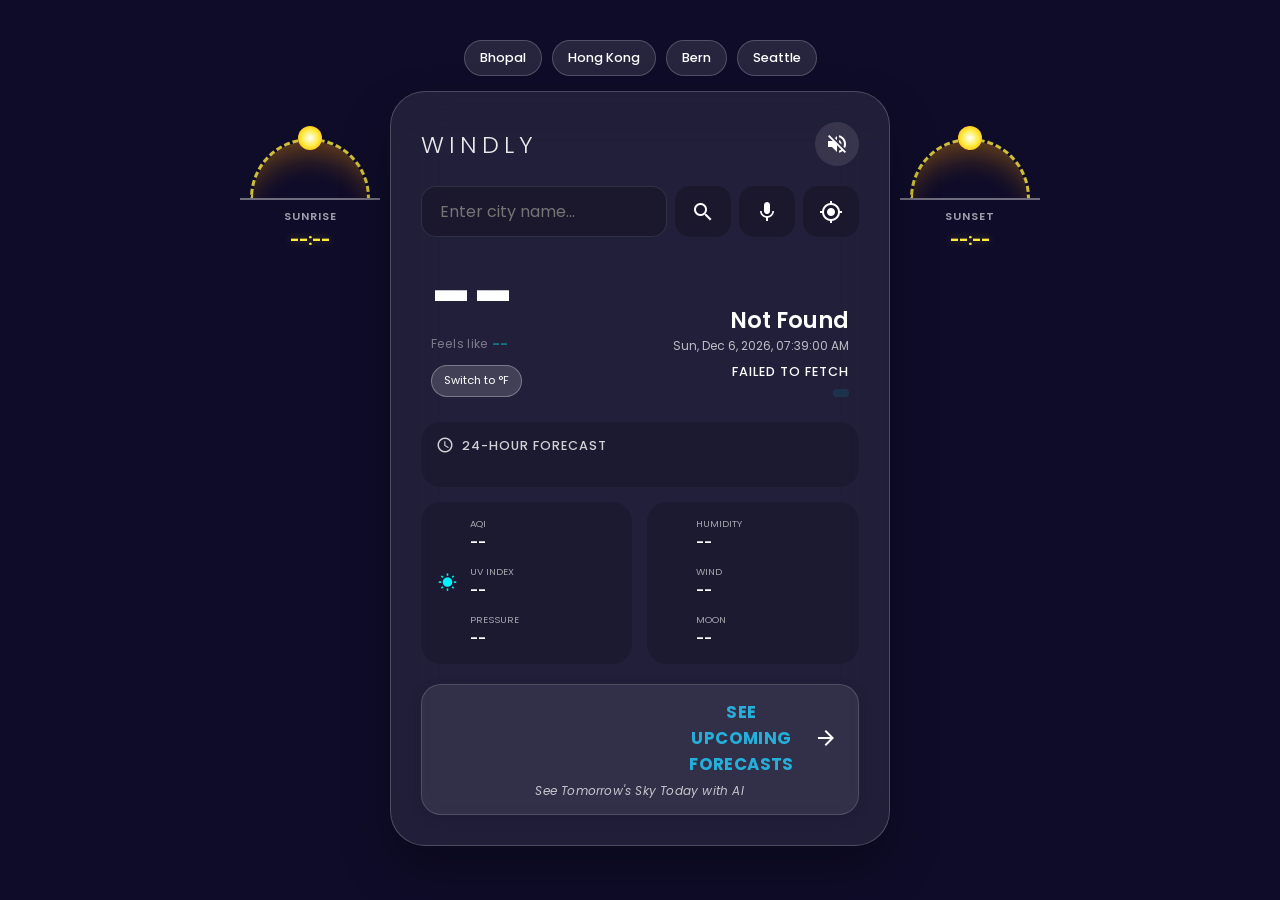
==== index.html @ e6d36cb5 "seo: add canonical URL" ====
<!DOCTYPE html>
<html lang="en">
<head>
    <meta charset="UTF-8">
    <meta name="viewport" content="width=device-width, initial-scale=1.0, viewport-fit=cover">
    <meta name="apple-mobile-web-app-status-bar-style" content="black-translucent">
    <meta name="apple-mobile-web-app-title" content="Windly">
    <meta name="theme-color" content="#0f0c29">
    <meta name="format-detection" content="telephone=no">
    <meta name="robots" content="index, follow">
    <meta name="author" content="Nitin Mohan">
    <meta property="og:title" content="Windly | AI-Powered Weather Intelligence">

<meta name="description" content="Windly — AI-powered weather app with real-time forecasts, rain prediction, atmospheric intelligence, and immersive cinematic weather experiences.">
<meta property="og:type" content="website">
<meta property="og:url" content="https://windly-weather.vercel.app/">
<link rel="canonical" href="https://windly-weather.vercel.app/">
<meta property="og:image" content="https://windly-weather.vercel.app/favicon.ico">
<meta name="twitter:card" content="summary_large_image">
<meta name="twitter:title" content="Windly | AI-Powered Weather Intelligence">
<meta name="twitter:description" content="Real-time weather forecasting, atmospheric intelligence, AI rain prediction, and immersive weather visualization.">
<meta name="twitter:image" content="https://windly-weather.vercel.app/favicon.ico">
    <title>Windly | AI Weather Forecast, Atmospheric Intelligence & Real-Time Weather Dashboard</title>
    <link rel="preconnect" href="https://fonts.googleapis.com">
    <link rel="preconnect" href="https://fonts.gstatic.com" crossorigin>
    <link rel="icon" type="image/x-icon" href="/favicon.ico">
    <link href="https://fonts.googleapis.com/icon?family=Material+Icons" rel="stylesheet">
    <link href="https://fonts.googleapis.com/css2?family=Poppins:wght@300;400;500;600;700&display=swap" rel="stylesheet">
    <link rel="stylesheet" href="style.css">
<style>
  /* Critical layout — prevents left-flash before external CSS loads */
  *, *::before, *::after { box-sizing: border-box; margin: 0; padding: 0; }
html { background: #0f0c29; overscroll-behavior: none; }

  body {
    display: flex;
    justify-content: center;
    align-items: flex-start;
    min-height: 100vh;
    background: #0f0c29;
    overflow-x: hidden;
    padding: 40px 0;
  }

  .app-wrapper {
    position: relative;
    display: flex;
    justify-content: center;
    width: 100%;
    max-width: 900px;
    padding: 0 15px;
    opacity: 0;
  }
</style>
    <style>
/* ════════════════════════════════════════════════════════════
   ATMOSPHERIC INTELLIGENCE MODULE — Premium Cinematic Redesign
   ─────────────────────────────────────────────────────────────
   Refined dark analytical AI panel with:
     • Deep atmospheric gradient (not flat black)
     • Animated top-edge scan line + slow ambient light drift
     • Premium spacing and clean typography hierarchy
     • Enhanced gauge glow + conic depth
     • Thinner 4 px factor bars with refined gradients
     • Risk-aware background tints per severity level
     • Futuristic feel — alive but not cluttered
════════════════════════════════════════════════════════════ */

/* ── 1. Shell ─────────────────────────────────────────── */
#ai-prediction-module {
    margin-top: 16px;
    /* Atmospheric depth — layered radial + linear, not flat black */
    background:
        radial-gradient(ellipse at 18% 0%,   rgba(80, 38, 140, 0.22) 0%, transparent 52%),
        radial-gradient(ellipse at 84% 100%, rgba(20, 55, 100, 0.18) 0%, transparent 52%),
        linear-gradient(158deg,
            rgba(22, 14, 50, 0.96) 0%,
            rgba(14, 10, 36, 0.97) 55%,
            rgba(10,  8, 28, 0.99) 100%);
    border: 1px solid rgba(120, 68, 220, 0.28);
    border-radius: 24px;
    box-shadow:
        0 0  0 1px rgba(120, 68, 220, 0.06),
        0 18px 52px rgba(0, 0, 0, 0.52),
        0  6px 20px rgba(0, 0, 0, 0.28),
        inset 0  1px 0 rgba(255, 255, 255, 0.08),
        inset 0 -1px 0 rgba(0, 0, 0, 0.28);
    backdrop-filter: blur(30px) saturate(155%);
    -webkit-backdrop-filter: blur(30px) saturate(155%);
    color: #fff;
    width: 100%;
    box-sizing: border-box;
    overflow: hidden;
    opacity: 0;
    transform: translateY(15px);
    transition: opacity 0.4s ease, transform 0.4s cubic-bezier(0.25, 0.8, 0.25, 1);
    position: relative;
    z-index: 101;
}

/* Animated scan line sweeping along top edge */
#ai-prediction-module::before {
    content: '';
    position: absolute;
    top: 0; left: -80%; right: auto;
    width: 55%; height: 1px;
    background: linear-gradient(90deg,
        transparent 0%,
        rgba(160,100,255,0.45) 28%,
        rgba(0, 220, 255, 0.55) 60%,
        transparent 100%);
    animation: aiScanLine 5.5s ease-in-out infinite;
    z-index: 10;
    pointer-events: none;
}
@keyframes aiScanLine {
    0%   { left: -80%; opacity: 0; }
    5%   { opacity: 1; }
    92%  { opacity: 0.85; }
    100% { left: 145%; opacity: 0; }
}

/* Slow ambient light drift — very subtle, barely visible */
#ai-prediction-module::after {
    content: '';
    position: absolute;
    top: 0; left: -85%;
    width: 38%; height: 100%;
    background: linear-gradient(108deg,
        transparent 0%,
        rgba(155, 120, 255, 0.022) 40%,
        rgba(170, 140, 255, 0.028) 50%,
        rgba(155, 120, 255, 0.022) 60%,
        transparent 100%);
    animation: aiAmbientDrift 13s ease-in-out infinite;
    pointer-events: none;
    z-index: 1;
}
@keyframes aiAmbientDrift {
    0%,  18% { left: -85%; }
    82%, 100% { left: 148%; }
}

/* ── 2. Header ────────────────────────────────────────── */
.ai-header {
    display: flex;
    align-items: center;
    justify-content: space-between;
    padding: 18px 20px 15px;
    border-bottom: 1px solid rgba(255, 255, 255, 0.055);
    position: relative; z-index: 2;
}
.ai-header-left { display: flex; align-items: center; gap: 12px; }

.ai-brain-icon {
    font-size: 1.55rem !important;
    color: #c8a0ff;
    animation: brainGlow 3.2s ease-in-out infinite;
    flex-shrink: 0;
}
@keyframes brainGlow {
    0%,100% {
        text-shadow: 0 0 6px rgba(200,160,255,0.22),
                     0 0 14px rgba(138,43,226,0.12);
    }
    50% {
        text-shadow: 0 0 14px rgba(200,160,255,0.88),
                     0 0 30px rgba(138,43,226,0.55),
                     0 0 55px rgba(100,20,200,0.18);
    }
}
.ai-title-block { display: flex; flex-direction: column; gap: 3px; }
.ai-title {
    font-size: 0.97rem; font-weight: 700;
    letter-spacing: 0.2px; color: #fff; line-height: 1;
}
.ai-subtitle {
    font-size: 0.57rem; font-weight: 600;
    letter-spacing: 2.5px;
    color: rgba(175, 138, 255, 0.58);
    text-transform: uppercase;
}
.ai-live-badge {
    display: flex; align-items: center; gap: 6px;
    background: rgba(48, 209, 88, 0.09);
    border: 1px solid rgba(48, 209, 88, 0.26);
    border-radius: 20px; padding: 5px 12px;
    font-size: 0.64rem; font-weight: 700;
    letter-spacing: 1.5px; color: #30d158;
}
.ai-live-dot {
    width: 6px; height: 6px;
    background: #30d158; border-radius: 50%;
    animation: livePulse 2s ease-in-out infinite;
    box-shadow: 0 0 5px #30d158;
}
@keyframes livePulse {
    0%,100% { opacity: 1; transform: scale(1);    box-shadow: 0 0 5px #30d158; }
    50%      { opacity: 0.4; transform: scale(0.72); box-shadow: 0 0 2px #30d158; }
}

/* ── 3. Analysis block (gauge + message) ─────────────── */
.ai-analysis-section {
    display: flex; align-items: flex-start;
    gap: 18px; padding: 20px 20px 17px;
    border-bottom: 1px solid rgba(255,255,255,0.05);
    position: relative; z-index: 2;
}

/* SVG circular gauge */
.ai-gauge-wrap {
    position: relative; flex-shrink: 0;
    width: 84px; height: 84px;
}
.ai-gauge-svg { transform: rotate(-90deg); width: 84px; height: 84px; }
.ai-gauge-track {
    fill: none;
    stroke: rgba(255,255,255,0.06);
    stroke-width: 5.5;
}
.ai-gauge-fill {
    fill: none;
    stroke-width: 5.5;
    stroke-linecap: round;
    stroke-dasharray: 207.3;
    stroke-dashoffset: 207.3;
    transition: stroke-dashoffset 1.5s cubic-bezier(0.34, 1.2, 0.64, 1),
                stroke 0.6s ease;
    filter: drop-shadow(0 0 5px currentColor);
}
.ai-gauge-center {
    position: absolute; inset: 0;
    display: flex; flex-direction: column;
    align-items: center; justify-content: center;
    line-height: 1;
}
.ai-pct-num {
    font-size: 1.62rem; font-weight: 700;
    letter-spacing: -2px; color: #fff;
    text-shadow: 0 0 18px rgba(255,255,255,0.22);
}
.ai-pct-sym {
    font-size: 0.54rem; opacity: 0.48;
    font-weight: 600; margin-top: 2px;
    letter-spacing: 0.5px; text-transform: uppercase;
}

/* Text content */
.ai-msg-block {
    flex: 1; display: flex; flex-direction: column;
    gap: 7px; min-width: 0; padding-top: 2px;
}
.ai-risk-badge {
    display: inline-flex; align-items: center; gap: 5px;
    padding: 4px 12px; border-radius: 20px;
    font-size: 0.62rem; font-weight: 700;
    letter-spacing: 1px; text-transform: uppercase;
    align-self: flex-start;
    border: 1px solid transparent;
    transition: all 0.5s ease;
}
.ai-risk-badge .material-icons { font-size: 0.68rem !important; }
.ai-main-message {
    font-size: 1.05rem; font-weight: 700;
    line-height: 1.25; color: #fff; letter-spacing: 0.05px;
}
.ai-sub-message {
    font-size: 0.69rem; opacity: 0.48;
    font-weight: 400; line-height: 1.58; font-style: italic;
}

/* ── 4. Contributing Factors ──────────────────────────── */
.ai-factors-section {
    padding: 16px 20px 15px;
    border-bottom: 1px solid rgba(255,255,255,0.05);
    position: relative; z-index: 2;
}
.ai-section-label {
    font-size: 0.57rem; font-weight: 700;
    letter-spacing: 2.5px; text-transform: uppercase;
    color: rgba(175,138,255,0.48);
    margin-bottom: 13px;
}
.ai-factors-grid { display: flex; flex-direction: column; gap: 9px; }
.ai-factor-row {
    display: grid;
    grid-template-columns: 18px 68px 1fr 46px;
    align-items: center; gap: 8px;
}
.ai-factor-icon {
    font-size: 0.75rem !important; opacity: 0.52;
    color: var(--primary); text-align: center;
}
.ai-factor-name {
    font-size: 0.61rem; opacity: 0.50; font-weight: 500;
    letter-spacing: 0.5px; text-transform: uppercase; white-space: nowrap;
}
.ai-factor-track {
    height: 4px;
    background: rgba(255,255,255,0.055);
    border-radius: 4px; overflow: hidden; position: relative;
}
.ai-factor-fill {
    height: 100%; border-radius: 4px;
    width: 0%;
    transition: width 1.2s cubic-bezier(0.34, 1.1, 0.64, 1);
    position: relative;
}
.ai-factor-fill::after {
    content: '';
    position: absolute; inset: 0;
    background: linear-gradient(90deg,
        transparent 0%, rgba(255,255,255,0.28) 50%, transparent 100%);
    background-size: 200% 100%;
    animation: factorShimmer 4s ease-in-out infinite;
}
@keyframes factorShimmer {
    0%   { background-position: -200% 0; opacity: 0.45; }
    50%  { background-position:  200% 0; opacity: 1; }
    100% { background-position: -200% 0; opacity: 0.45; }
}
.ai-factor-val {
    font-size: 0.69rem; font-weight: 700;
    text-align: right; color: rgba(255,255,255,0.78);
    white-space: nowrap; letter-spacing: 0.2px;
}

/* ── 5. Risk Spectrum Bar ─────────────────────────────── */
.ai-spectrum-section {
    padding: 14px 20px 13px;
    border-bottom: 1px solid rgba(255,255,255,0.05);
    position: relative; z-index: 2;
}
.ai-spectrum-track {
    height: 8px; border-radius: 8px;
    background: linear-gradient(90deg,
        #22c55e 0%, #fbbf24 38%, #f97316 62%, #ef4444 100%);
    position: relative;
    box-shadow: 0 2px 8px rgba(0,0,0,0.38),
                0 0 0 1px rgba(255,255,255,0.04);
    overflow: visible; margin-bottom: 9px;
}
.ai-spectrum-marker {
    position: absolute; top: 50%;
    transform: translate(-50%, -50%);
    width: 15px; height: 15px;
    background: #fff; border-radius: 50%;
    box-shadow: 0 0 0 2px rgba(0,0,0,0.22),
                0 2px 8px rgba(0,0,0,0.45),
                0 0 10px rgba(255,255,255,0.12);
    transition: left 1.35s cubic-bezier(0.34, 1.2, 0.64, 1);
    left: 0%; z-index: 2;
}
.ai-spectrum-marker::after {
    content: ''; position: absolute; inset: 3px;
    border-radius: 50%; background: #fff;
    box-shadow: 0 0 8px rgba(255,255,255,0.9);
}
.ai-spectrum-labels {
    display: flex; justify-content: space-between;
    font-size: 0.55rem; opacity: 0.36;
    font-weight: 600; letter-spacing: 0.8px; text-transform: uppercase;
}

/* ── 6. Tomorrow's Snapshot ───────────────────────────── */
.ai-tomorrow-section {
    padding: 15px 20px 14px;
    border-bottom: 1px solid rgba(255,255,255,0.05);
    position: relative; z-index: 2;
}
.ai-tomorrow-grid {
    display: grid;
    grid-template-columns: auto 1fr 1fr 1fr;
    align-items: center; gap: 9px;
}
.ai-tomorrow-icon img {
    width: 40px; height: 40px;
    filter: drop-shadow(0 2px 8px rgba(255,255,255,0.16));
}
.ai-tomorrow-stat {
    display: flex; flex-direction: column;
    align-items: center;
    background: rgba(255,255,255,0.04);
    border: 1px solid rgba(255,255,255,0.07);
    border-radius: 13px; padding: 9px 6px; text-align: center;
    box-shadow: inset 0  1px 0 rgba(255,255,255,0.07),
                inset 0 -1px 0 rgba(0,0,0,0.18);
    transition: transform 0.22s ease, background 0.22s ease;
}
.ai-tomorrow-stat:hover {
    transform: translateY(-2px);
    background: rgba(255,255,255,0.07);
}
.ai-tomorrow-stat-label {
    font-size: 0.54rem; opacity: 0.44;
    letter-spacing: 1px; text-transform: uppercase;
    font-weight: 600; margin-bottom: 4px;
}
.ai-tomorrow-stat-val {
    font-size: 0.90rem; font-weight: 700;
    color: var(--primary); letter-spacing: 0.1px;
}
.ai-tomorrow-temp-block {
    display: flex; flex-direction: column;
    align-items: center; gap: 3px;
}
.ai-tomorrow-high {
    font-size: 1.08rem; font-weight: 700;
    color: #ff8c50;
    text-shadow: 0 0 12px rgba(255,120,50,0.30);
}
.ai-tomorrow-low { font-size: 0.78rem; opacity: 0.58; color: #a8d8ff; }

/* ── 7. Footer ────────────────────────────────────────── */
.ai-footer {
    display: flex;
    align-items: center;
    justify-content: center;

    gap: 7px;

    padding: 10px 20px 11px;

    font-size: 0.60rem;

    opacity: 0.58;

    color: rgba(210,245,255,0.92);

    letter-spacing: 0.65px;

    position: relative;

    z-index: 2;

    text-shadow:
        0 0 6px rgba(255,255,255,0.06);

    transition: opacity 0.35s ease;
}

.ai-footer:hover {
    opacity: 0.82;
}
.ai-footer .material-icons { font-size: 0.75rem !important; }

/* ════════════════════════════════════════════════════════
   8. RISK COLOUR THEMES — adaptive background tints
   Each level subtly shifts the ambient radial gradient
   so the card feels physically attuned to current risk.
════════════════════════════════════════════════════════ */
/* ── LOW ── */
#ai-prediction-module[data-risk="low"] {
    border-color: rgba(34, 197, 94, 0.28);
    box-shadow: 0 0 0 1px rgba(34,197,94,0.06),
                0 18px 52px rgba(0,0,0,0.52),
                0 0 42px rgba(34,197,94,0.05),
                inset 0 1px 0 rgba(255,255,255,0.08);
    background:
        radial-gradient(ellipse at 18% 0%,   rgba(18,110,55,0.22) 0%, transparent 52%),
        radial-gradient(ellipse at 84% 100%, rgba(8, 40,72,0.14)  0%, transparent 52%),
        linear-gradient(158deg, rgba(12,28,18,0.97) 0%, rgba(8,16,12,0.98) 55%, rgba(6,12,8,0.99) 100%);
}
#ai-prediction-module[data-risk="low"] .ai-gauge-fill    { stroke: #22c55e; filter: drop-shadow(0 0 5px rgba(34,197,94,0.65)); }
#ai-prediction-module[data-risk="low"] .ai-risk-badge    { background: rgba(34,197,94,0.11); color: #4ade80; border-color: rgba(34,197,94,0.28); }
#ai-prediction-module[data-risk="low"] .ai-brain-icon    { color: #4ade80; }
#ai-prediction-module[data-risk="low"] .ai-subtitle      { color: rgba(134,239,172,0.60); }
#ai-prediction-module[data-risk="low"] .ai-section-label { color: rgba(134,239,172,0.46); }
#ai-prediction-module[data-risk="low"]::before           { background: linear-gradient(90deg, transparent, rgba(34,197,94,0.50), rgba(0,242,254,0.22), transparent); }

/* ── MODERATE ── */
#ai-prediction-module[data-risk="moderate"] {
    border-color: rgba(251, 191, 36, 0.28);
    box-shadow: 0 0 0 1px rgba(251,191,36,0.06),
                0 18px 52px rgba(0,0,0,0.52),
                0 0 42px rgba(251,191,36,0.04),
                inset 0 1px 0 rgba(255,255,255,0.08);
    background:
        radial-gradient(ellipse at 18% 0%,   rgba(115,75,8,0.22)  0%, transparent 52%),
        radial-gradient(ellipse at 84% 100%, rgba(45,25,5,0.14)   0%, transparent 52%),
        linear-gradient(158deg, rgba(24,17,6,0.97) 0%, rgba(16,12,4,0.98) 55%, rgba(12,8,3,0.99) 100%);
}
#ai-prediction-module[data-risk="moderate"] .ai-gauge-fill    { stroke: #fbbf24; filter: drop-shadow(0 0 5px rgba(251,191,36,0.65)); }
#ai-prediction-module[data-risk="moderate"] .ai-risk-badge    { background: rgba(251,191,36,0.11); color: #fcd34d; border-color: rgba(251,191,36,0.28); }
#ai-prediction-module[data-risk="moderate"] .ai-brain-icon    { color: #fcd34d; }
#ai-prediction-module[data-risk="moderate"] .ai-subtitle      { color: rgba(253,230,138,0.60); }
#ai-prediction-module[data-risk="moderate"] .ai-section-label { color: rgba(253,230,138,0.46); }
#ai-prediction-module[data-risk="moderate"]::before           { background: linear-gradient(90deg, transparent, rgba(251,191,36,0.52), rgba(249,115,22,0.22), transparent); }

/* ── HIGH ── */
#ai-prediction-module[data-risk="high"] {
    border-color: rgba(249, 115, 22, 0.32);
    box-shadow: 0 0 0 1px rgba(249,115,22,0.07),
                0 18px 52px rgba(0,0,0,0.52),
                0 0 42px rgba(249,115,22,0.06),
                inset 0 1px 0 rgba(255,255,255,0.08);
    background:
        radial-gradient(ellipse at 18% 0%,   rgba(115,46,8,0.24)  0%, transparent 52%),
        radial-gradient(ellipse at 84% 100%, rgba(55,18,4,0.15)   0%, transparent 52%),
        linear-gradient(158deg, rgba(26,12,4,0.97) 0%, rgba(17,8,3,0.98) 55%, rgba(13,6,2,0.99) 100%);
}
#ai-prediction-module[data-risk="high"] .ai-gauge-fill    { stroke: #f97316; filter: drop-shadow(0 0 5px rgba(249,115,22,0.65)); }
#ai-prediction-module[data-risk="high"] .ai-risk-badge    { background: rgba(249,115,22,0.11); color: #fb923c; border-color: rgba(249,115,22,0.32); }
#ai-prediction-module[data-risk="high"] .ai-brain-icon    { color: #fb923c; }
#ai-prediction-module[data-risk="high"] .ai-subtitle      { color: rgba(253,186,116,0.60); }
#ai-prediction-module[data-risk="high"] .ai-section-label { color: rgba(253,186,116,0.46); }
#ai-prediction-module[data-risk="high"]::before           { background: linear-gradient(90deg, transparent, rgba(249,115,22,0.58), rgba(239,68,68,0.22), transparent); }

/* ── SEVERE ── */
#ai-prediction-module[data-risk="severe"] {
    border-color: rgba(239, 68, 68, 0.38);
    box-shadow: 0 0 0 1px rgba(239,68,68,0.08),
                0 18px 52px rgba(0,0,0,0.55),
                0 0 42px rgba(239,68,68,0.07),
                inset 0 1px 0 rgba(255,255,255,0.08);
    background:
        radial-gradient(ellipse at 18% 0%,   rgba(115,18,18,0.26) 0%, transparent 52%),
        radial-gradient(ellipse at 84% 100%, rgba(55, 8, 8,0.17)  0%, transparent 52%),
        linear-gradient(158deg, rgba(25,7,7,0.97) 0%, rgba(16,5,5,0.98) 55%, rgba(12,4,4,0.99) 100%);
}
#ai-prediction-module[data-risk="severe"] .ai-gauge-fill    { stroke: #ef4444; filter: drop-shadow(0 0 5px rgba(239,68,68,0.65)); }
#ai-prediction-module[data-risk="severe"] .ai-risk-badge    { background: rgba(239,68,68,0.11); color: #f87171; border-color: rgba(239,68,68,0.38); }
#ai-prediction-module[data-risk="severe"] .ai-brain-icon    { color: #f87171; }
#ai-prediction-module[data-risk="severe"] .ai-subtitle      { color: rgba(252,165,165,0.60); }
#ai-prediction-module[data-risk="severe"] .ai-section-label { color: rgba(252,165,165,0.46); }
#ai-prediction-module[data-risk="severe"]::before           { background: linear-gradient(90deg, transparent, rgba(239,68,68,0.62), rgba(239,68,68,0.32), transparent); }

/* Factor fill gradients per risk — refined, less saturated at origin */
#ai-prediction-module[data-risk="low"]      .ai-factor-fill { background: linear-gradient(90deg, rgba(16,92,44,0.75), #22c55e); }
#ai-prediction-module[data-risk="moderate"] .ai-factor-fill { background: linear-gradient(90deg, rgba(105,64,0,0.75), #fbbf24); }
#ai-prediction-module[data-risk="high"]     .ai-factor-fill { background: linear-gradient(90deg, rgba(98,36,0,0.75),  #f97316); }
#ai-prediction-module[data-risk="severe"]   .ai-factor-fill { background: linear-gradient(90deg, rgba(98,8,8,0.75),   #ef4444); }

/* ── 9. Mobile adjustments ────────────────────────────── */
@media (max-width: 480px) {
    .ai-header            { padding: 15px 15px 12px; }
    .ai-analysis-section  { gap: 14px; padding: 16px 15px 14px; }
    .ai-gauge-wrap        { width: 72px; height: 72px; }
    .ai-gauge-svg         { width: 72px; height: 72px; }
    .ai-pct-num           { font-size: 1.38rem; }
    .ai-main-message      { font-size: 0.93rem; }
    .ai-factors-section,
    .ai-spectrum-section,
    .ai-tomorrow-section  { padding: 12px 15px 12px; }
    .ai-footer            { padding: 9px 15px 10px; }
    .ai-factor-row        { grid-template-columns: 16px 58px 1fr 42px; gap: 7px; }
    .ai-tomorrow-grid     { grid-template-columns: auto 1fr 1fr 1fr; gap: 7px; }
    .ai-title             { font-size: 0.90rem; }
    .ai-tomorrow-stat     { padding: 8px 5px; }
}
@media (max-width: 360px) {
    .ai-factor-name { display: none; }
    .ai-factor-row  { grid-template-columns: 18px 1fr 40px; }
}
    </style>
</head>
<body>

<div id="weather-stage"></div>
<div id="lightning-flash"></div>

<div class="app-wrapper">
    <div id="extreme-sun-container">
        <div class="blazing-sun"><div class="sun-rays"></div><div class="sun-core"></div></div>
    </div>

    <div id="sun-strip">
        <div class="sun-track-wrapper left" id="sunrise-wrapper">
            <div class="sun-arc-box">
                <div class="track-arc"></div>
                <div class="sun-pivot" id="rise-pivot"><div class="mini-sun"></div></div>
            </div>
            <p class="track-label">Sunrise</p>
            <p class="track-time" id="sunrise-display">--:--</p>
        </div>
        <div class="sun-track-wrapper right" id="sunset-wrapper">
            <div class="sun-arc-box">
                <div class="track-arc"></div>
                <div class="sun-pivot" id="set-pivot"><div class="mini-sun"></div></div>
            </div>
            <p class="track-label">Sunset</p>
            <p class="track-time" id="sunset-display">--:--</p>
        </div>
    </div>

    <div class="main-content">
        <div class="city-dock" id="city-dock"></div>

        <div class="cards-row" id="cards-layout">

            <!-- ════ MAIN WEATHER CARD ════ -->
            <div class="main-card-wrapper">
                <div class="weather-card" id="main-card"
                     data-tilt data-tilt-max="4" data-tilt-speed="400"
                     data-tilt-glare="true" data-tilt-max-glare="0.15">

                    <canvas id="fog-canvas"
                        style="position:absolute;top:0;left:0;width:100%;height:100%;
                               pointer-events:none;z-index:100;border-radius:inherit;"></canvas>

                    <div class="card-header" style="position:relative;z-index:101;">
                        <h2 class="logo">WINDLY</h2>
                        <button id="sound-toggle" aria-label="Toggle ambient sound">
                            <span class="material-icons" id="sound-icon">volume_off</span>
                        </button>
                    </div>

                    <div class="search-box" style="position:relative;z-index:102;">
                        <input type="text" id="city" placeholder="Enter city name..."
                               autocomplete="off" autocorrect="off" autocapitalize="off"
                               spellcheck="false" inputmode="search" enterkeyhint="search">
                        <ul id="suggestions-box" class="suggestions-box" role="listbox"></ul>
                        <button id="search-btn"   aria-label="Search"><span class="material-icons">search</span></button>
                        <button id="mic-btn"      aria-label="Voice search"><span class="material-icons">mic</span></button>
                        <button id="location-btn" aria-label="Use my location"><span class="material-icons">my_location</span></button>
                    </div>

                    <div class="hero-section" style="position:relative;z-index:101;">
                        <div class="info-block">
                            <h2 id="city-display">Loading...</h2>
                            <p id="sub-location" class="sub-location"></p>
                            <p id="live-time">--</p>
                        </div>
                        <div class="temp-block">
                            <h1 id="temp">--°</h1>
                            <p class="feels-like-row" id="feels-like-wrapper">
                                Feels like <span id="feels-like">--°</span>
                            </p>
                            <button id="unit-toggle" aria-label="Switch temperature unit">Switch to °F</button>
                        </div>
                        <div class="info-block condition-info">
                            <div class="condition-row">
                                <img id="weather-icon" src="" alt="Weather condition icon"
                                     loading="lazy" style="display:none;">
                                <span id="description">Scanning skies...</span>
                            </div>
                            <div id="precip-info"></div>
                        </div>
                    </div>

                    <div id="weather-msg" class="weather-msg"
                         style="position:relative;z-index:101;"
                         role="status" aria-live="polite"></div>

                    <div class="dashboard-grid" style="position:relative;z-index:101;">
                        <div class="panel full-width">
                            <div class="panel-header">
                                <span class="material-icons">schedule</span>
                                <h4>24-Hour Forecast</h4>
                            </div>
                            <div id="hourly-forecast" class="hourly-forecast"
                                 role="list" aria-label="24-hour forecast"></div>
                        </div>
                        <div class="panel half-width">
                            <div class="stats-grid-mini">
                                <div class="stat-item compact">
                                    <span class="material-icons">air</span>
                                    <div class="stat-info"><span class="label">AQI</span><p id="aqi">--</p></div>
                                </div>
                                <div class="stat-item compact">
                                    <span class="material-icons">wb_sunny</span>
                                    <div class="stat-info"><span class="label">UV Index</span><p id="uv-index">--</p></div>
                                </div>
                                <div class="stat-item compact">
                                    <span class="material-icons">compress</span>
                                    <div class="stat-info"><span class="label">Pressure</span><p id="pressure">--</p></div>
                                </div>
                            </div>
                        </div>
                        <div class="panel half-width">
                            <div class="stats-grid-mini">
                                <div class="stat-item compact">
                                    <span class="material-icons">water_drop</span>
                                    <div class="stat-info"><span class="label">Humidity</span><p id="humidity">--%</p></div>
                                </div>
                                <div class="stat-item compact">
                                    <span class="material-icons">storm</span>
                                    <div class="stat-info"><span class="label">Wind</span><p id="wind">-- km/h</p></div>
                                </div>
                                <div class="stat-item compact">
                                    <span class="material-icons">dark_mode</span>
                                    <div class="stat-info"><span class="label">Moon</span><p id="moon">--</p></div>
                                </div>
                            </div>
                        </div>
                    </div>

                    <button id="forecast-toggle-btn"
                            class="premium-btn"
                            aria-expanded="false"
                            aria-controls="forecast-wrapper"
                            style="position:relative;z-index:101;
                                   display:flex;flex-direction:column;align-items:center;
                                   padding:14px 20px;gap:5px;height:auto;">
                        <div style="display:flex;align-items:center;gap:9px;">
                            <span class="material-icons" style="color:#d775d2f3;font-size:1.2rem;">auto_awesome</span>
                            <span id="forecast-btn-label"
                                  style="font-weight:700;font-size:1.05rem;color:#25afda;letter-spacing:0.4px;">
                                See Upcoming Forecasts
                            </span>
                            <span class="material-icons" id="forecast-btn-arrow">arrow_forward</span>
                        </div>
                        <span style="font-size:0.75rem;opacity:0.72;font-style:italic;
                                     font-weight:400;text-transform:none;letter-spacing:0.2px;">
                            See Tomorrow's Sky Today with AI
                        </span>
                    </button>

                </div>
            </div>

            <!-- ════ FORECAST CARD ════ -->
            <div class="forecast-card-wrapper" id="forecast-wrapper" aria-hidden="true">
                <div class="weather-card forecast-card" id="forecast-card"
                     data-tilt data-tilt-max="2" data-tilt-speed="400"
                     data-tilt-glare="true" data-tilt-max-glare="0.1">

                    <div class="card-header" style="margin-bottom:12px;">
                        <div class="forecast-title-row logo"
                             style="font-size:1.1rem;display:flex;align-items:center;gap:8px;">
                            <span class="material-icons">calendar_month</span>
                            <h3 style="font-weight:400;letter-spacing:2px;">FORECAST OUTLOOK</h3>
                        </div>
                        <button id="close-forecast-btn" class="close-forecast-btn"
                                title="Close Forecast" aria-label="Close forecast">
                            <span class="material-icons">close</span>
                        </button>
                    </div>

                    <div class="forecast-tabs" id="forecast-tabs" role="tablist">
                        <button class="ftab ftab-active" data-tab="days"
                                role="tab" aria-selected="true">
                            <span class="material-icons">calendar_month</span>Forecast
                        </button>
                        <button class="ftab" data-tab="graph"
                                role="tab" aria-selected="false">
                            <span class="material-icons">show_chart</span>Graph
                        </button>
                    </div>

                    <div class="forecast-panel fp-active" id="panel-days" role="tabpanel">
                        <div id="forecast-days-container" class="forecast-days-container">
                            <p class="forecast-placeholder">Loading outlook...</p>
                        </div>
                    </div>
                </div>
            </div>

        </div>

        <div class="graph-card-wrapper" id="graph-card-wrapper">
            <div class="forecast-panel" id="panel-graph" role="tabpanel">
                <div class="graph-card">
                    <div class="graph-panel-header">
                        <span class="material-icons">show_chart</span>
                        <h4>Temperature &amp; Humidity Trend</h4>
                    </div>
                    <div id="graph-container"></div>
                </div>
            </div>
        </div>

    </div>
</div>

<!-- ════════════════════════════════════════════════════
     ATMOSPHERIC INTELLIGENCE MODULE
     Moved into correct DOM position by ai-manager.js
════════════════════════════════════════════════════ -->
<div id="ai-prediction-module" data-risk="moderate">

    <!-- Header -->
    <div class="ai-header">
        <div class="ai-header-left">
            <span class="material-icons ai-brain-icon">psychology</span>
            <div class="ai-title-block">
                <div class="ai-title">Atmospheric Intelligence</div>
                <div class="ai-subtitle">Tomorrow’s Rain Risk Analysis</div>
            </div>
        </div>
        <div class="ai-live-badge">
            <span class="ai-live-dot"></span>LIVE
        </div>
    </div>

    <!-- Gauge + message -->
    <div class="ai-analysis-section">
        <div class="ai-gauge-wrap">
            <svg class="ai-gauge-svg" viewBox="0 0 80 80">
                <circle class="ai-gauge-track" cx="40" cy="40" r="33"/>
                <circle class="ai-gauge-fill" id="ai-gauge-fill" cx="40" cy="40" r="33"/>
            </svg>
            <div class="ai-gauge-center">
                <span class="ai-pct-num" id="ai-pct-num">--</span>
                <span class="ai-pct-sym">%</span>
            </div>
        </div>

        <div class="ai-msg-block">
            <span class="ai-risk-badge" id="ai-risk-badge">
                <span class="material-icons" style="font-size:0.65rem">circle</span>
                <span id="ai-risk-label">Analysing</span>
            </span>
            <div class="ai-main-message" id="ai-result-display">
                Calibrating sensors...
            </div>
            <div class="ai-sub-message" id="ai-sub-message"></div>
        </div>
    </div>

    <!-- Contributing factors -->
    <div class="ai-factors-section">
        <div class="ai-section-label">Contributing Factors</div>
        <div class="ai-factors-grid">

            <div class="ai-factor-row">
                <span class="material-icons ai-factor-icon">thermostat</span>
                <span class="ai-factor-name">Temp</span>
                <div class="ai-factor-track"><div class="ai-factor-fill" id="af-temp"></div></div>
                <span class="ai-factor-val" id="af-temp-val">--</span>
            </div>

            <div class="ai-factor-row">
                <span class="material-icons ai-factor-icon">water_drop</span>
                <span class="ai-factor-name">Humidity</span>
                <div class="ai-factor-track"><div class="ai-factor-fill" id="af-humidity"></div></div>
                <span class="ai-factor-val" id="af-humidity-val">--</span>
            </div>

            <div class="ai-factor-row">
                <span class="material-icons ai-factor-icon">compress</span>
                <span class="ai-factor-name">Pressure</span>
                <div class="ai-factor-track"><div class="ai-factor-fill" id="af-pressure"></div></div>
                <span class="ai-factor-val" id="af-pressure-val">--</span>
            </div>

            <div class="ai-factor-row">
                <span class="material-icons ai-factor-icon">air</span>
                <span class="ai-factor-name">Wind</span>
                <div class="ai-factor-track"><div class="ai-factor-fill" id="af-wind"></div></div>
                <span class="ai-factor-val" id="af-wind-val">--</span>
            </div>

            <div class="ai-factor-row">
                <span class="material-icons ai-factor-icon">cloud</span>
                <span class="ai-factor-name">Cloud</span>
                <div class="ai-factor-track"><div class="ai-factor-fill" id="af-cloud"></div></div>
                <span class="ai-factor-val" id="af-cloud-val">--</span>
            </div>

        </div>
    </div>

    <!-- Risk spectrum bar -->
    <div class="ai-spectrum-section">
        <div class="ai-spectrum-track">
            <div class="ai-spectrum-marker" id="ai-spectrum-marker"></div>
        </div>
        <div class="ai-spectrum-labels">
            <span>No Rain</span>
            <span>Possible</span>
            <span>Likely</span>
            <span>Certain</span>
        </div>
    </div>

    <!-- Tomorrow's snapshot -->
    <div class="ai-tomorrow-section">
        <div class="ai-section-label">Tomorrow's Snapshot</div>
        <div class="ai-tomorrow-grid">
            <div class="ai-tomorrow-icon">
                <img id="ai-tomorrow-icon" src="" alt="Tomorrow's weather" loading="lazy"
                     style="width:38px;height:38px;filter:drop-shadow(0 0 6px rgba(255,255,255,0.2))">
            </div>
            <div class="ai-tomorrow-stat">
                <span class="ai-tomorrow-stat-label">Temp</span>
                <div class="ai-tomorrow-temp-block">
                    <span class="ai-tomorrow-high" id="ai-tmr-high">--</span>
                    <span class="ai-tomorrow-low"  id="ai-tmr-low">--</span>
                </div>
            </div>
            <div class="ai-tomorrow-stat">
                <span class="ai-tomorrow-stat-label">Rain</span>
                <span class="ai-tomorrow-stat-val" id="ai-tmr-rain">--%</span>
            </div>
            <div class="ai-tomorrow-stat">
                <span class="ai-tomorrow-stat-label">Wind</span>
                <span class="ai-tomorrow-stat-val" id="ai-tmr-wind">--</span>
            </div>
        </div>
    </div>

    <!-- Footer -->
    <div class="ai-footer">
        <span class="material-icons">memory</span>
        ✦ Don't just check the weather. Feel it breathe. • Nitin Mohan
    </div>

</div>

<script src="https://cdnjs.cloudflare.com/ajax/libs/vanilla-tilt/1.8.1/vanilla-tilt.min.js"></script>
<script type="module" src="js/main.js"></script>
<script type="module" src="js/ai-manager.js"></script>

<script>
/* ── Graph Card Pendulum Sway — desktop only ──────────────
   When the mouse moves over the hanging graph card, it
   sways gently as if pulled on its ropes. Motion is lerp-
   smoothed (eased) and springs back to centre on leave.
   Completely skipped on touch devices and screens ≤ 768 px.
   The CSS pendulum-swing animation is allowed to finish
   before sway takes over so there's no jarring conflict.
─────────────────────────────────────────────────────────── */
(function () {
    if ('ontouchstart' in window) return; // skip all touch devices

    function init() {
        const wrapper = document.getElementById('graph-card-wrapper');
        if (!wrapper) return;

        let rafId     = null;
        let curZ = 0, curX = 0;
        let tgtZ = 0, tgtX = 0;
        let hovering  = false;
        let swayReady = false;

        // Enable sway after the pendulum CSS animation finishes
        wrapper.addEventListener('animationend', function onEnd() {
            swayReady = true;
            wrapper.removeEventListener('animationend', onEnd);
        });

        // Fallback: if the card is shown but animationend never fires,
        // unlock sway after 5.2 s (pendulum is 4.5 s + buffer)
        new MutationObserver(function (_, obs) {
            if (wrapper.classList.contains('show')) {
                obs.disconnect();
                setTimeout(function () { swayReady = true; }, 5200);
            }
        }).observe(wrapper, { attributes: true, attributeFilter: ['class'] });

        function tick() {
            // Lerp toward target — 0.065 gives a buttery spring feel
            curZ += (tgtZ - curZ) * 0.065;
            curX += (tgtX - curX) * 0.065;

            const atRest = !hovering &&
                           Math.abs(curZ) < 0.004 &&
                           Math.abs(curX) < 0.004;

            if (atRest) {
                wrapper.style.transform = '';
                rafId = null;
                return;
            }

            wrapper.style.transform =
                'rotateZ(' + curZ.toFixed(4) + 'deg) ' +
                'rotateX(' + curX.toFixed(4) + 'deg)';

            rafId = requestAnimationFrame(tick);
        }

        wrapper.addEventListener('mousemove', function (e) {
            if (window.innerWidth <= 768 || !swayReady) return;

            // Stop CSS animation so JS transform takes full control
            wrapper.style.animation = 'none';

            var r  = wrapper.getBoundingClientRect();
            var cx = r.left + r.width  / 2;
            // Sway pivot near the rope attachment point (top 8%)
            var cy = r.top  + r.height * 0.08;

            tgtZ =  ((e.clientX - cx) / (r.width  / 2)) * 1.6; // ±1.6°
            tgtX =  ((cy - e.clientY) / (r.height / 2)) * 0.7; // ±0.7°
            hovering = true;

            if (!rafId) rafId = requestAnimationFrame(tick);
        });

        wrapper.addEventListener('mouseleave', function () {
            hovering = false;
            tgtZ = 0;
            tgtX = 0;
            if (!rafId) rafId = requestAnimationFrame(tick);
        });
    }

    // Works whether DOM is ready or not
    if (document.readyState === 'loading') {
        document.addEventListener('DOMContentLoaded', init);
    } else {
        init();
    }
})();
</script>
<!-- Vercel Analytics -->
    <script defer src="/_vercel/insights/script.js"></script>
</body>
</html>
---- style.css ----
@import url('css/base.css');
@import url('css/themes.css');
@import url('css/layout.css');
@import url('css/components.css');
@import url('css/animations.css');
@import url('css/enhancements.css');
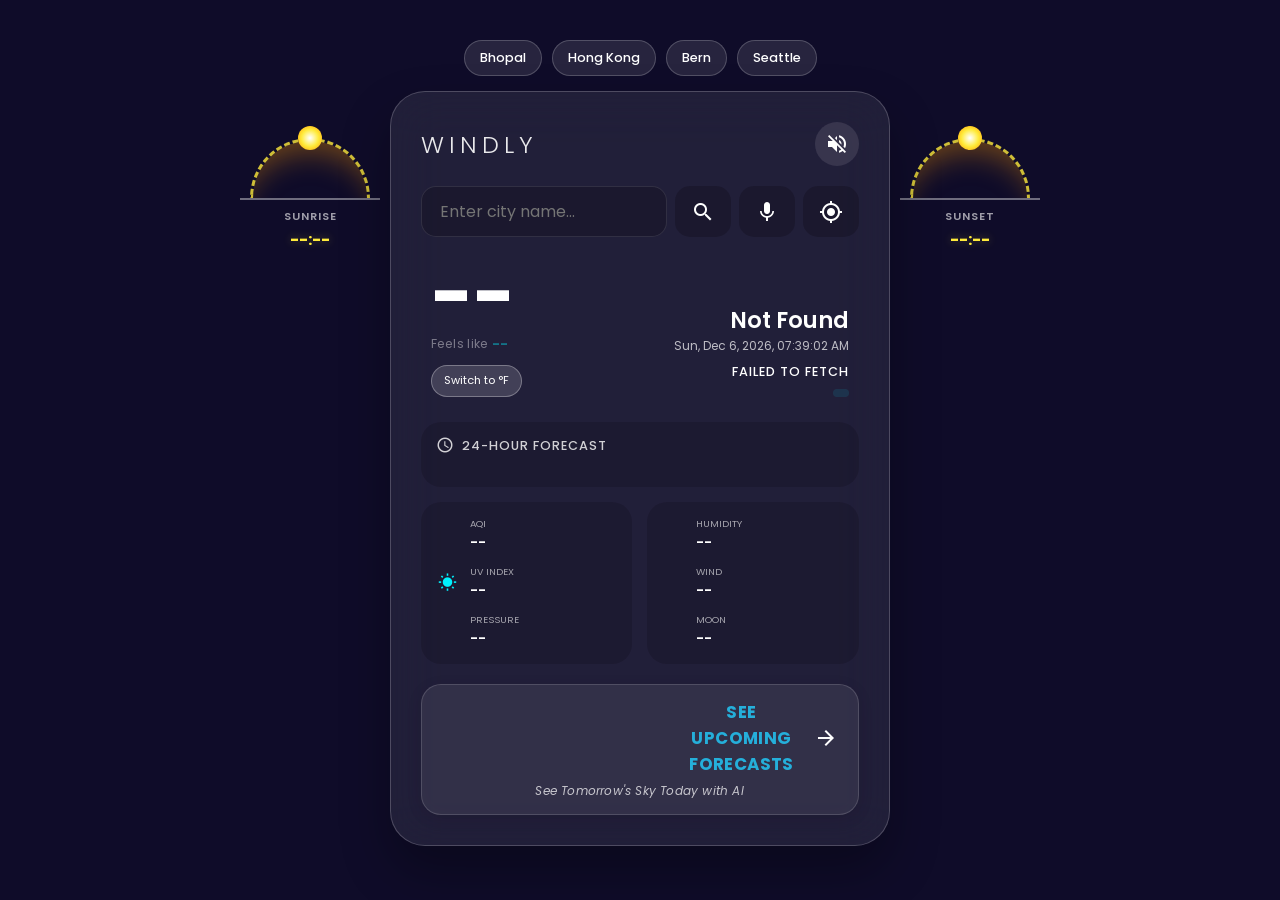
==== commit ceb51f47: "Add social sharing image and Open Graph metadata" ====
--- a/index.html
+++ b/index.html
@@ -10,16 +10,23 @@
     <meta name="robots" content="index, follow">
     <meta name="author" content="Nitin Mohan">
     <meta property="og:title" content="Windly | AI-Powered Weather Intelligence">
+    <meta property="og:description" content="Real-time weather forecasting, atmospheric intelligence, AI rain prediction, and immersive weather visualization.">
 
 <meta name="description" content="Windly — AI-powered weather app with real-time forecasts, rain prediction, atmospheric intelligence, and immersive cinematic weather experiences.">
 <meta property="og:type" content="website">
+<meta property="og:locale" content="en_US">
 <meta property="og:url" content="https://windly-weather.vercel.app/">
+<meta property="og:site_name" content="Windly">
+<meta name="application-name" content="Windly">
 <link rel="canonical" href="https://windly-weather.vercel.app/">
-<meta property="og:image" content="https://windly-weather.vercel.app/favicon.ico">
+<meta property="og:image" content="https://windly-weather.vercel.app/images/windly-social-preview.png">
+<meta property="og:image:width" content="1731">
+<meta property="og:image:height" content="909">
+<meta property="og:image:alt" content="Windly AI-powered weather forecasting dashboard">
 <meta name="twitter:card" content="summary_large_image">
 <meta name="twitter:title" content="Windly | AI-Powered Weather Intelligence">
 <meta name="twitter:description" content="Real-time weather forecasting, atmospheric intelligence, AI rain prediction, and immersive weather visualization.">
-<meta name="twitter:image" content="https://windly-weather.vercel.app/favicon.ico">
+<meta name="twitter:image" content="https://windly-weather.vercel.app/images/windly-social-preview.png">
     <title>Windly | AI Weather Forecast, Atmospheric Intelligence & Real-Time Weather Dashboard</title>
     <link rel="preconnect" href="https://fonts.googleapis.com">
     <link rel="preconnect" href="https://fonts.gstatic.com" crossorigin>
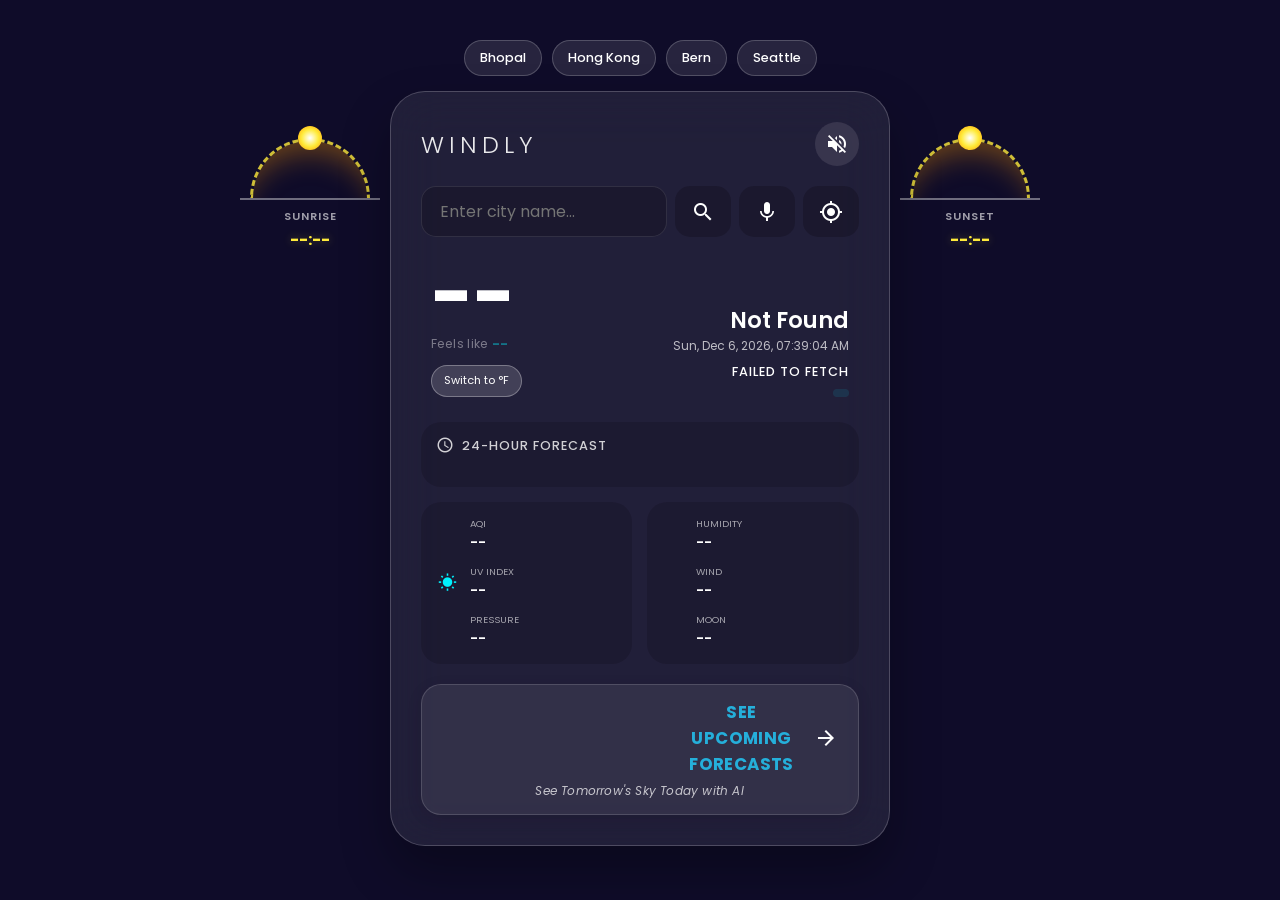
==== commit 7140213e: "fix: pause AI animations, fix stormTimeout, sr-only labels, shorten title" ====
--- a/index.html
+++ b/index.html
@@ -27,7 +27,7 @@
 <meta name="twitter:title" content="Windly | AI-Powered Weather Intelligence">
 <meta name="twitter:description" content="Real-time weather forecasting, atmospheric intelligence, AI rain prediction, and immersive weather visualization.">
 <meta name="twitter:image" content="https://windly-weather.vercel.app/images/windly-social-preview.png">
-    <title>Windly | AI Weather Forecast, Atmospheric Intelligence & Real-Time Weather Dashboard</title>
+    <title>Windly | AI Weather Forecast & Atmospheric Intelligence</title>
     <link rel="preconnect" href="https://fonts.googleapis.com">
     <link rel="preconnect" href="https://fonts.gstatic.com" crossorigin>
     <link rel="icon" type="image/x-icon" href="/favicon.ico">
@@ -101,6 +101,7 @@
     opacity: 0;
     transform: translateY(15px);
     transition: opacity 0.4s ease, transform 0.4s cubic-bezier(0.25, 0.8, 0.25, 1);
+    animation-play-state: paused;
     position: relative;
     z-index: 101;
 }
@@ -556,7 +557,13 @@
     .ai-tomorrow-stat     { padding: 8px 5px; }
 }
 @media (max-width: 360px) {
-    .ai-factor-name { display: none; }
+    .ai-factor-name {
+        position: absolute;
+        width: 1px;
+        height: 1px;
+        overflow: hidden;
+        clip: rect(0,0,0,0);
+    }
     .ai-factor-row  { grid-template-columns: 18px 1fr 40px; }
 }
     </style>
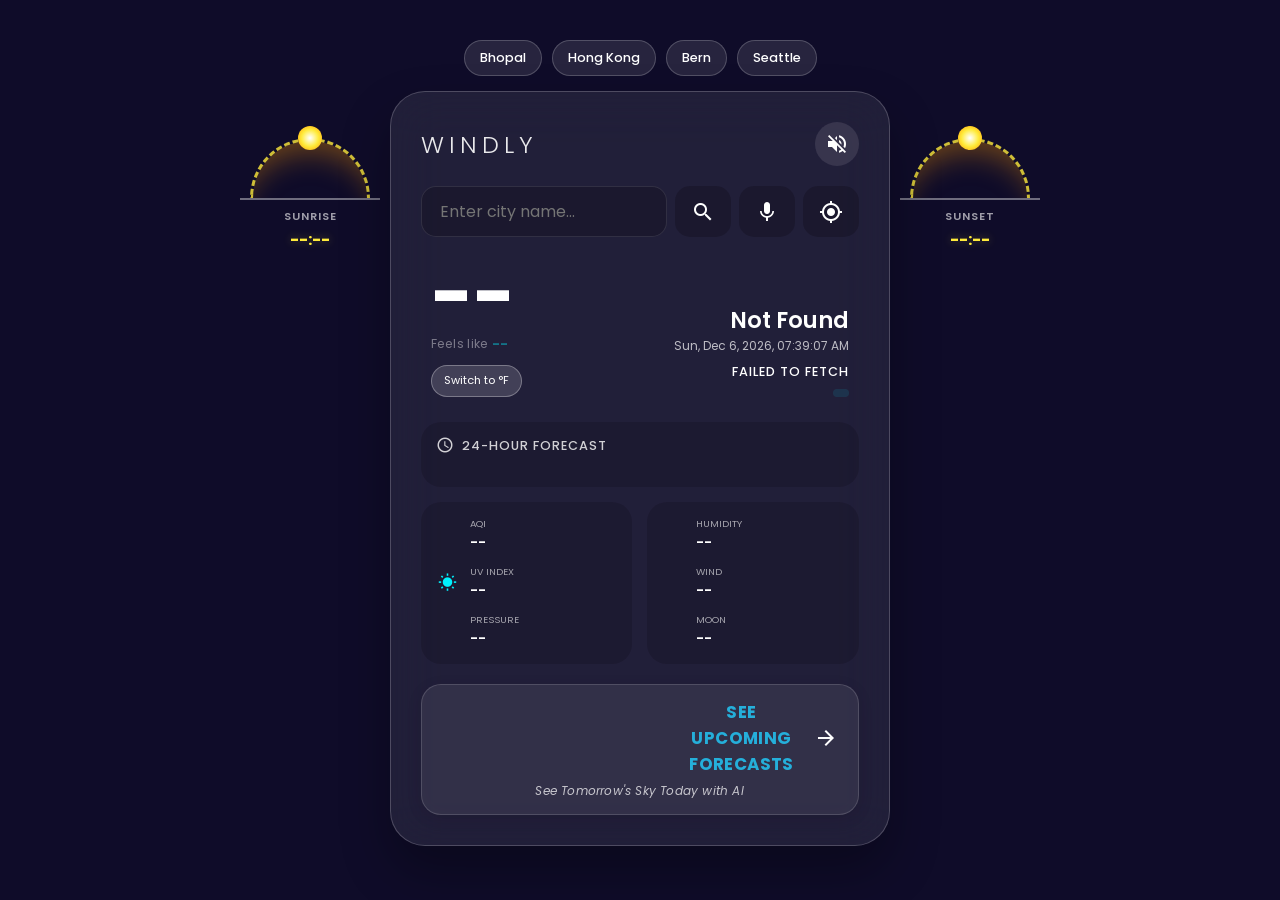
==== commit 35546772: "fix: add shortcut icon for better favicon indexing" ====
--- a/index.html
+++ b/index.html
@@ -31,6 +31,7 @@
     <link rel="preconnect" href="https://fonts.googleapis.com">
     <link rel="preconnect" href="https://fonts.gstatic.com" crossorigin>
     <link rel="icon" type="image/x-icon" href="/favicon.ico">
+    <link rel="shortcut icon" type="image/x-icon" href="/favicon.ico">
     <link href="https://fonts.googleapis.com/icon?family=Material+Icons" rel="stylesheet">
     <link href="https://fonts.googleapis.com/css2?family=Poppins:wght@300;400;500;600;700&display=swap" rel="stylesheet">
     <link rel="stylesheet" href="style.css">
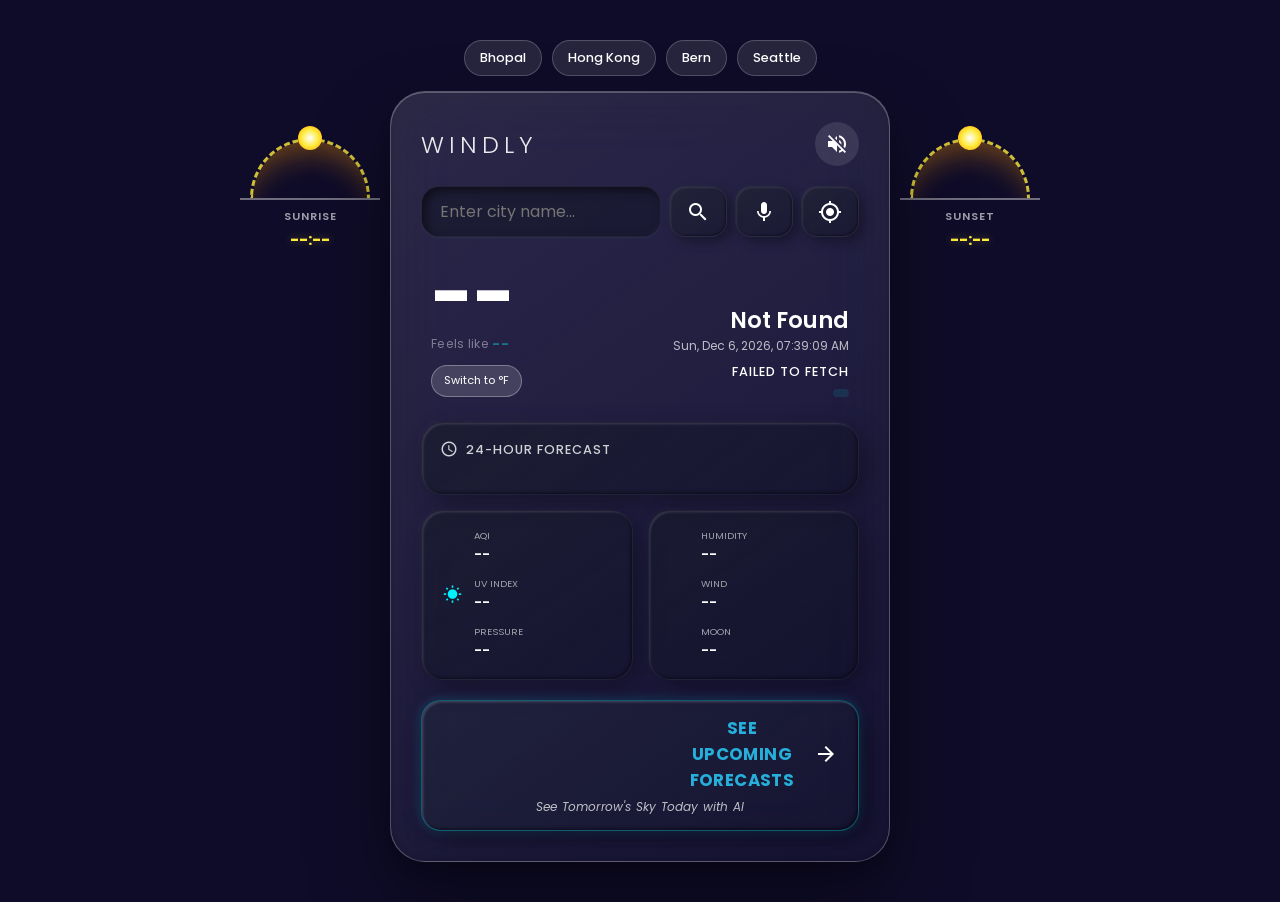
==== commit 0400fdd1: "improved mobile rendering" ====
--- a/index.html
+++ b/index.html
@@ -611,7 +611,7 @@
 
                     <canvas id="fog-canvas"
                         style="position:absolute;top:0;left:0;width:100%;height:100%;
-                               pointer-events:none;z-index:100;border-radius:inherit;"></canvas>
+                               pointer-events:none;z-index:9999;border-radius:inherit;"></canvas>
 
                     <div class="card-header" style="position:relative;z-index:101;">
                         <h2 class="logo">WINDLY</h2>
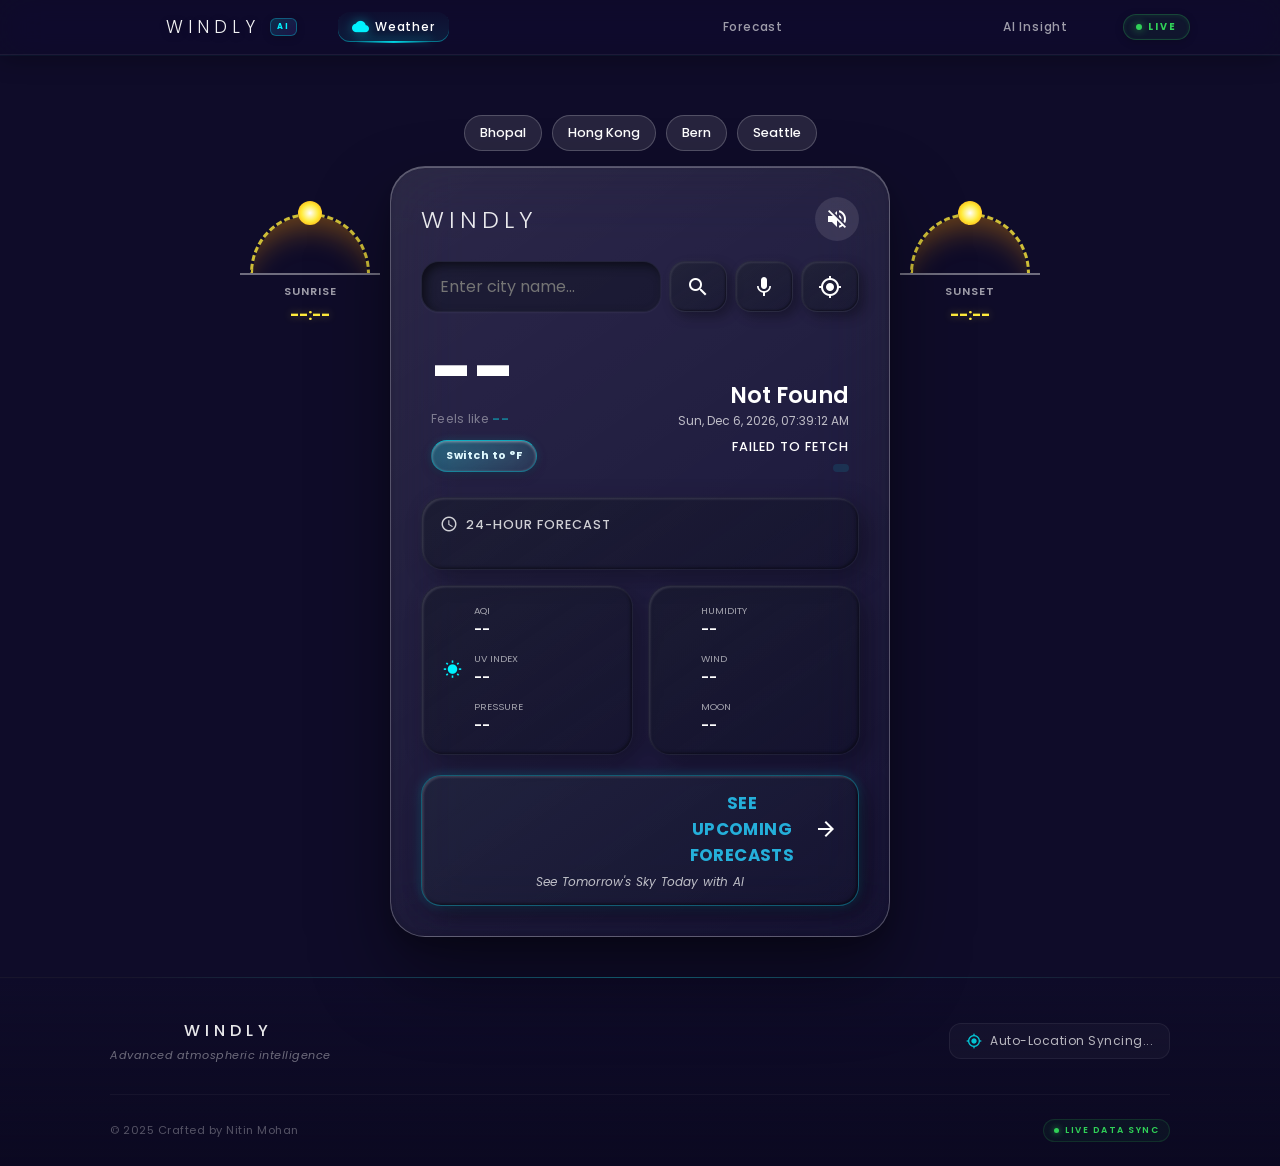
==== commit 80481359: "added header and footer" ====
--- a/index.html
+++ b/index.html
@@ -42,12 +42,11 @@
 
   body {
     display: flex;
-    justify-content: center;
-    align-items: flex-start;
+    flex-direction: column;
     min-height: 100vh;
     background: #0f0c29;
     overflow-x: hidden;
-    padding: 40px 0;
+    padding: 0;
   }
 
   .app-wrapper {
@@ -56,6 +55,7 @@
     justify-content: center;
     width: 100%;
     max-width: 900px;
+    margin: 60px auto 40px; /* Perfect balanced gap */
     padding: 0 15px;
     opacity: 0;
   }
@@ -570,6 +570,35 @@
     </style>
 </head>
 <body>
+
+<!-- ════ PREMIUM SITE HEADER ════ -->
+<header class="site-header" id="site-header">
+    <div class="site-header-inner">
+        <a href="/" class="site-brand" aria-label="Windly Home">
+            <span class="brand-icon material-icons">air</span>
+            <span class="brand-wordmark">WINDLY</span>
+            <span class="brand-badge">AI</span>
+        </a>
+        <nav class="site-nav" aria-label="Main navigation">
+            <a href="#main-card" class="nav-link active">
+                <span class="material-icons">cloud</span>
+                <span>Weather</span>
+            </a>
+            <a href="#forecast-wrapper" class="nav-link">
+                <span class="material-icons">calendar_month</span>
+                <span>Forecast</span>
+            </a>
+            <a href="#ai-prediction-module" class="nav-link">
+                <span class="material-icons">psychology</span>
+                <span>AI Insight</span>
+            </a>
+        </nav>
+        <div class="header-status">
+            <span class="header-live-dot"></span>
+            <span class="header-live-text">LIVE</span>
+        </div>
+    </div>
+</header>
 
 <div id="weather-stage"></div>
 <div id="lightning-flash"></div>
@@ -1010,6 +1039,77 @@
     }
 })();
 </script>
+
+<script>
+/* ── Site Header: scroll-aware + smooth nav ── */
+(function () {
+    var hdr = document.getElementById('site-header');
+    if (!hdr) return;
+
+    /* Add .scrolled when user scrolls past 40 px */
+    var scrolled = false;
+    window.addEventListener('scroll', function () {
+        var s = window.scrollY > 40;
+        if (s !== scrolled) {
+            scrolled = s;
+            hdr.classList.toggle('scrolled', s);
+        }
+    }, { passive: true });
+
+    /* Smooth-scroll anchor links in header & footer */
+    document.querySelectorAll('.nav-link, .footer-link').forEach(function (a) {
+        a.addEventListener('click', function (e) {
+            var href = a.getAttribute('href');
+            if (!href || href.charAt(0) !== '#') return;
+            var target = document.querySelector(href);
+            if (!target) return;
+            e.preventDefault();
+            target.scrollIntoView({ behavior: 'smooth', block: 'start' });
+
+            /* Update active nav link */
+            document.querySelectorAll('.nav-link').forEach(function (n) { n.classList.remove('active'); });
+            var matching = document.querySelector('.nav-link[href="' + href + '"]');
+            if (matching) matching.classList.add('active');
+        });
+    });
+})();
+</script>
+
+<!-- ════ PREMIUM DASHBOARD FOOTER ════ -->
+<footer class="site-footer" id="site-footer">
+    <div class="footer-inner">
+        
+        <!-- Top Row: Brand & Feature Slots -->
+        <div class="footer-main-row">
+            <div class="footer-brand-section">
+                <div class="footer-brand">
+                    <span class="brand-icon material-icons">air</span>
+                    <span class="footer-brand-name">WINDLY</span>
+                </div>
+                <p class="footer-tagline">Advanced atmospheric intelligence</p>
+            </div>
+            
+            <div class="footer-features-section" id="footer-features">
+                <!-- Future home of IP Auto-Location and Weather Alerts -->
+                <div class="feature-slot" id="footer-location-slot">
+                    <span class="material-icons slot-icon">my_location</span>
+                    <span class="slot-text">Auto-Location Syncing...</span>
+                </div>
+            </div>
+        </div>
+
+        <!-- Bottom Row: Copyright & Status -->
+        <div class="footer-bottom-row">
+            <span class="footer-copy">&copy; 2025 Crafted by Nitin Mohan</span>
+            <div class="footer-api-status">
+                <span class="api-dot"></span>
+                <span>LIVE DATA SYNC</span>
+            </div>
+        </div>
+
+    </div>
+</footer>
+
 <!-- Vercel Analytics -->
     <script defer src="/_vercel/insights/script.js"></script>
 </body>
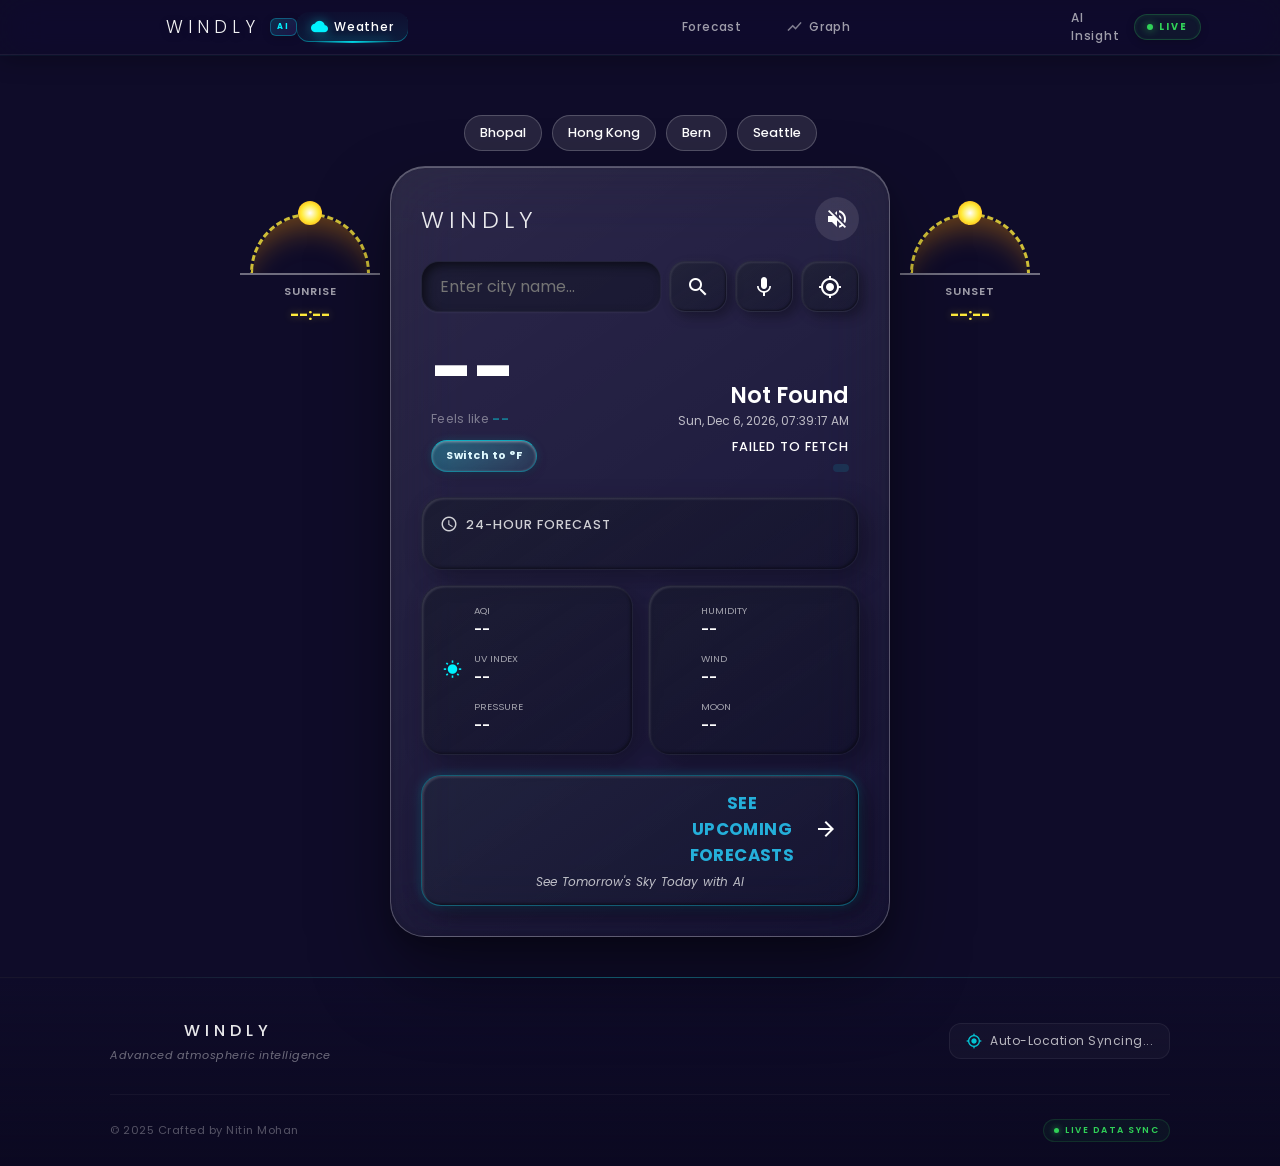
==== commit 44a30835: "added warning feture" ====
--- a/index.html
+++ b/index.html
@@ -539,7 +539,6 @@
 #ai-prediction-module[data-risk="moderate"] .ai-factor-fill { background: linear-gradient(90deg, rgba(105,64,0,0.75), #fbbf24); }
 #ai-prediction-module[data-risk="high"]     .ai-factor-fill { background: linear-gradient(90deg, rgba(98,36,0,0.75),  #f97316); }
 #ai-prediction-module[data-risk="severe"]   .ai-factor-fill { background: linear-gradient(90deg, rgba(98,8,8,0.75),   #ef4444); }
-
 /* ── 9. Mobile adjustments ────────────────────────────── */
 @media (max-width: 480px) {
     .ai-header            { padding: 15px 15px 12px; }
@@ -567,7 +566,7 @@
     }
     .ai-factor-row  { grid-template-columns: 18px 1fr 40px; }
 }
-    </style>
+</style>
 </head>
 <body>
 
@@ -580,15 +579,19 @@
             <span class="brand-badge">AI</span>
         </a>
         <nav class="site-nav" aria-label="Main navigation">
-            <a href="#main-card" class="nav-link active">
+            <a href="#main-card" class="nav-link active" id="header-weather-btn">
                 <span class="material-icons">cloud</span>
                 <span>Weather</span>
             </a>
-            <a href="#forecast-wrapper" class="nav-link">
+            <a href="#forecast-wrapper" class="nav-link" id="header-forecast-btn">
                 <span class="material-icons">calendar_month</span>
                 <span>Forecast</span>
             </a>
-            <a href="#ai-prediction-module" class="nav-link">
+            <a href="#graph-card-wrapper" class="nav-link" id="header-graph-btn">
+                <span class="material-icons">show_chart</span>
+                <span>Graph</span>
+            </a>
+            <a href="#ai-prediction-module" class="nav-link" id="header-ai-btn">
                 <span class="material-icons">psychology</span>
                 <span>AI Insight</span>
             </a>
@@ -657,6 +660,14 @@
                         <button id="search-btn"   aria-label="Search"><span class="material-icons">search</span></button>
                         <button id="mic-btn"      aria-label="Voice search"><span class="material-icons">mic</span></button>
                         <button id="location-btn" aria-label="Use my location"><span class="material-icons">my_location</span></button>
+                    </div>
+
+                    <!-- ════ MAIN CARD WEATHER ALERT ════ -->
+                    <div id="main-card-alert" class="main-card-alert-pill" style="position:relative;z-index:100;">
+                        <span class="material-icons alert-icon">warning</span>
+                        <div class="alert-marquee-box">
+                            <span class="alert-text" id="main-card-alert-text">Severe Weather Alert</span>
+                        </div>
                     </div>
 
                     <div class="hero-section" style="position:relative;z-index:101;">
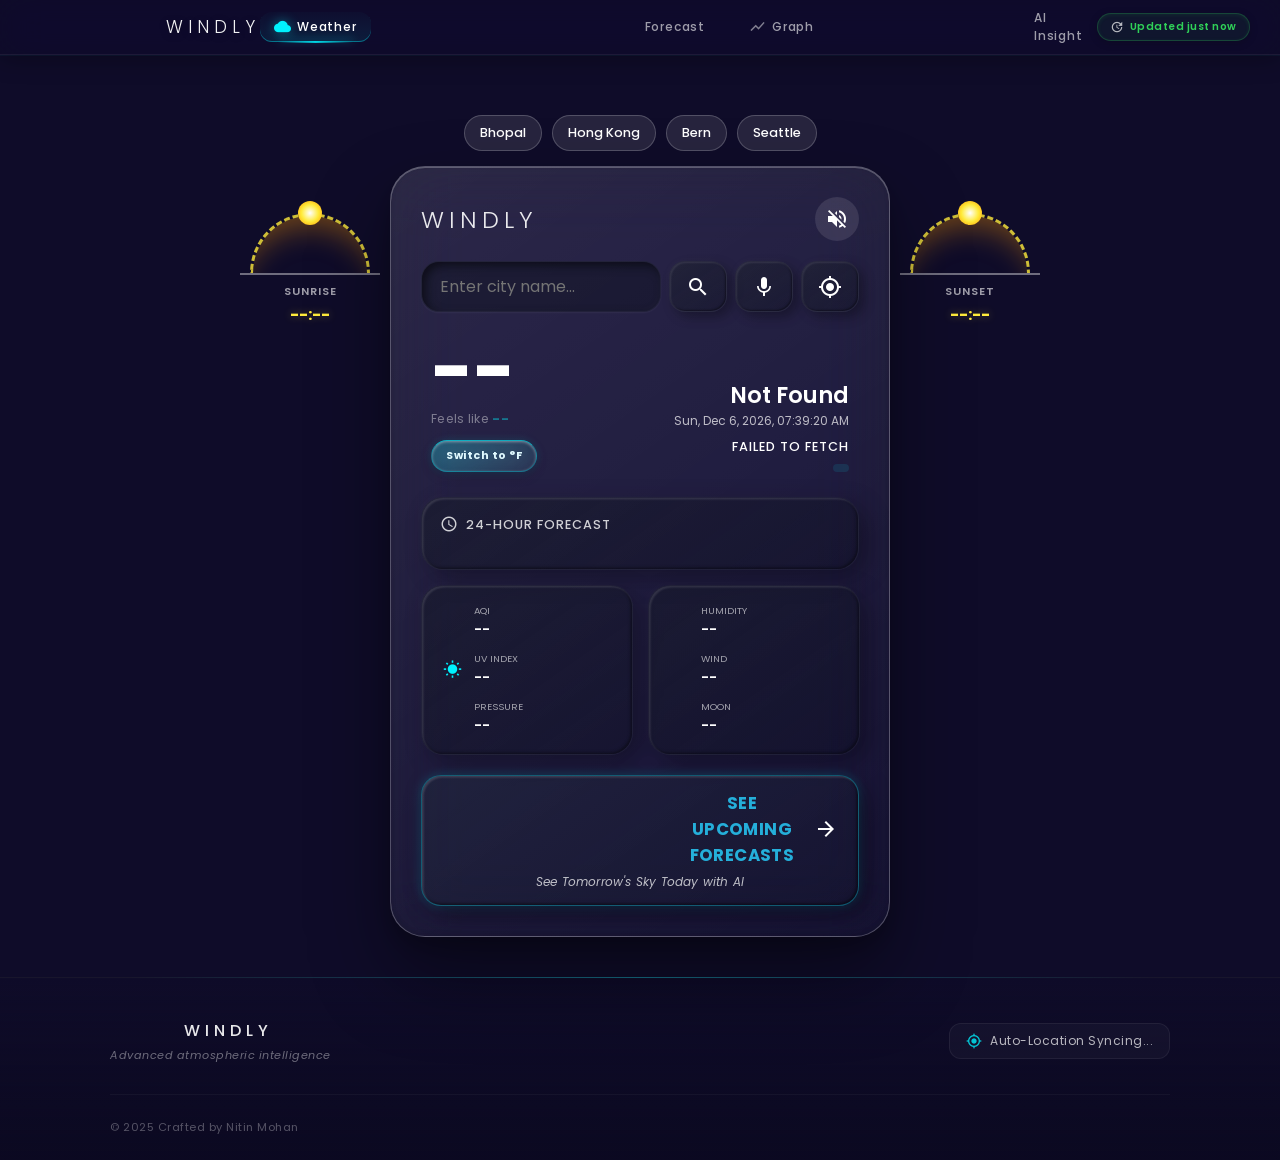
==== commit d57a5845: "added warning webpage and added local time zone and footer-header refinment" ====
--- a/index.html
+++ b/index.html
@@ -576,7 +576,6 @@
         <a href="/" class="site-brand" aria-label="Windly Home">
             <span class="brand-icon material-icons">air</span>
             <span class="brand-wordmark">WINDLY</span>
-            <span class="brand-badge">AI</span>
         </a>
         <nav class="site-nav" aria-label="Main navigation">
             <a href="#main-card" class="nav-link active" id="header-weather-btn">
@@ -596,9 +595,13 @@
                 <span>AI Insight</span>
             </a>
         </nav>
-        <div class="header-status">
-            <span class="header-live-dot"></span>
-            <span class="header-live-text">LIVE</span>
+        <div class="header-status status-has-tooltip" id="header-last-updated" tabindex="0">
+            <span class="material-icons" style="font-size:0.9rem; opacity:0.7;">update</span>
+            <span class="header-live-text">Updated just now</span>
+            <div class="custom-tooltip">
+                <strong>Data Freshness</strong>
+                <span>This is the exact time the local weather station officially recorded the data you are currently viewing.</span>
+            </div>
         </div>
     </div>
 </header>
@@ -1109,12 +1112,13 @@
             </div>
         </div>
 
-        <!-- Bottom Row: Copyright & Status -->
+        <!-- Bottom Row: Copyright & Time -->
         <div class="footer-bottom-row">
             <span class="footer-copy">&copy; 2025 Crafted by Nitin Mohan</span>
-            <div class="footer-api-status">
-                <span class="api-dot"></span>
-                <span>LIVE DATA SYNC</span>
+            
+            <div class="footer-time-slot" id="footer-time-slot" style="display: none;">
+                <span class="material-icons time-icon">schedule</span>
+                <span class="time-text" id="footer-local-time">Local Time: --:--</span>
             </div>
         </div>
 
